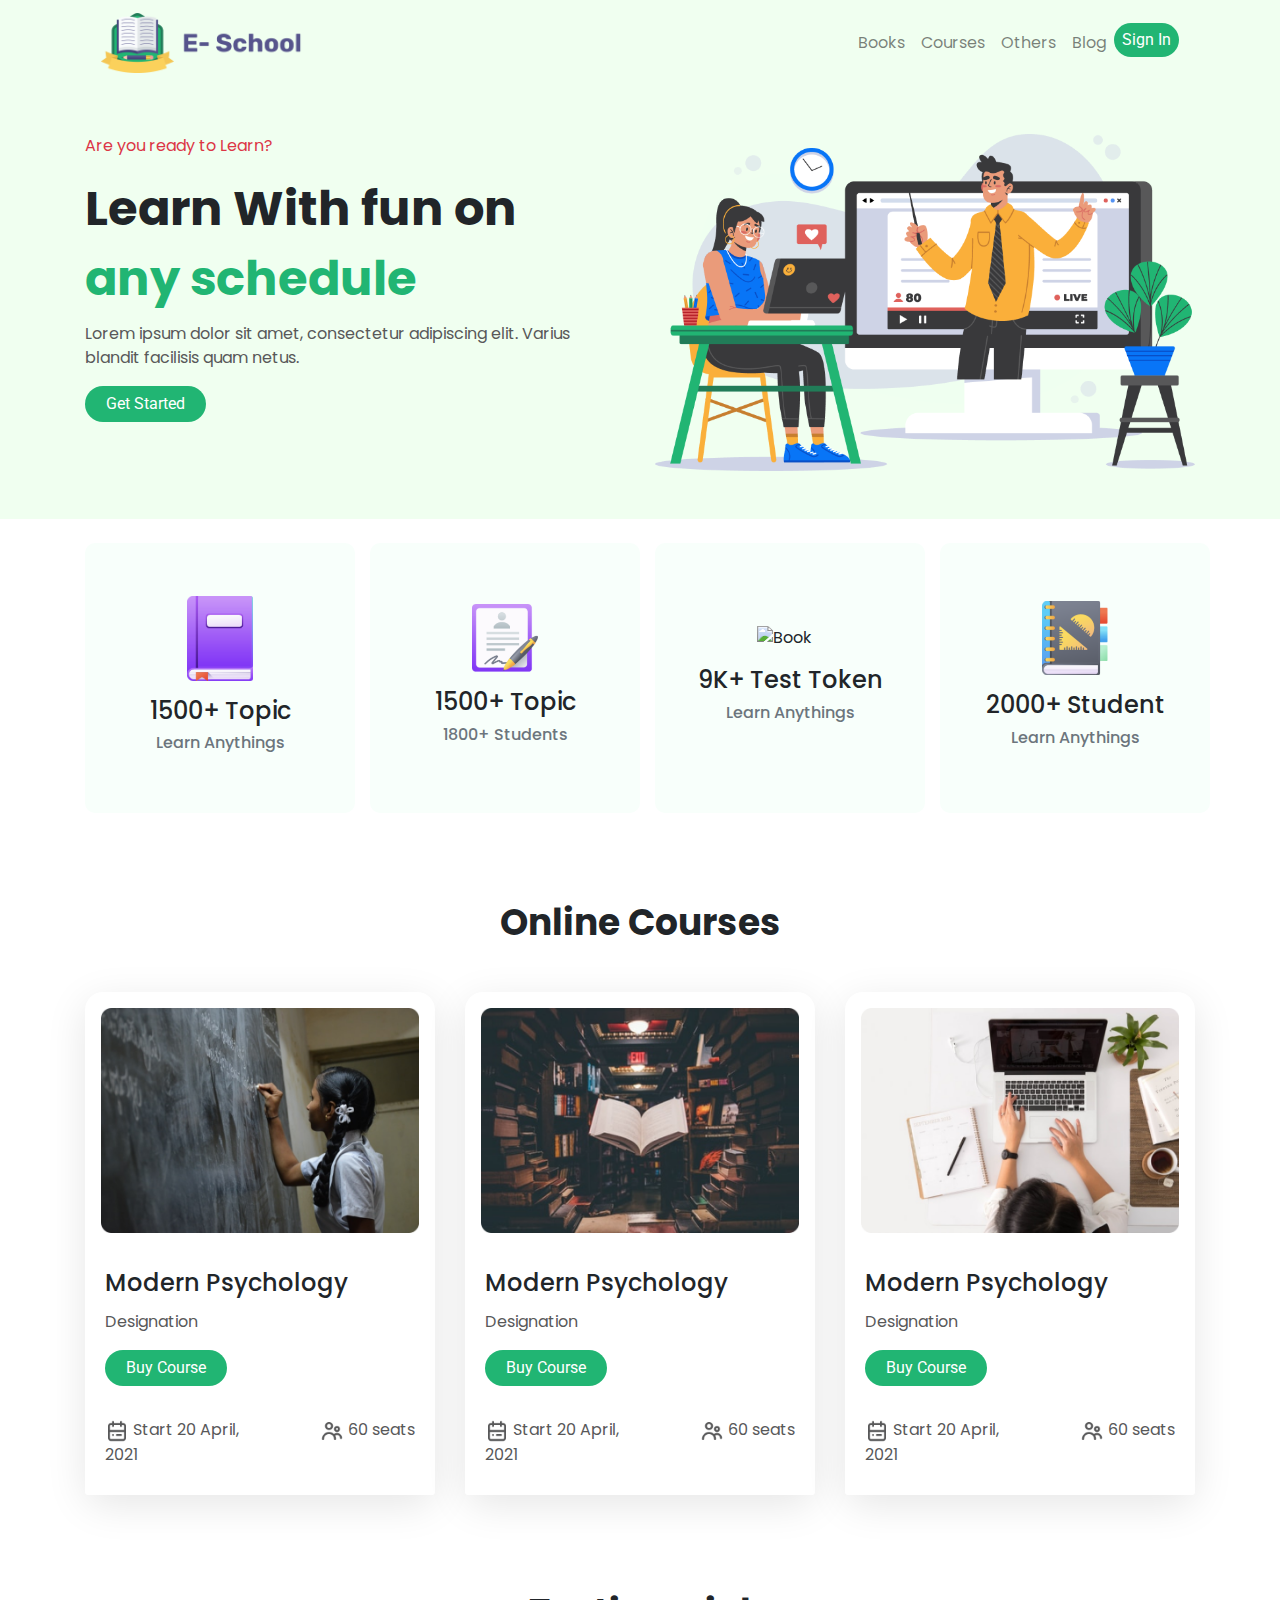
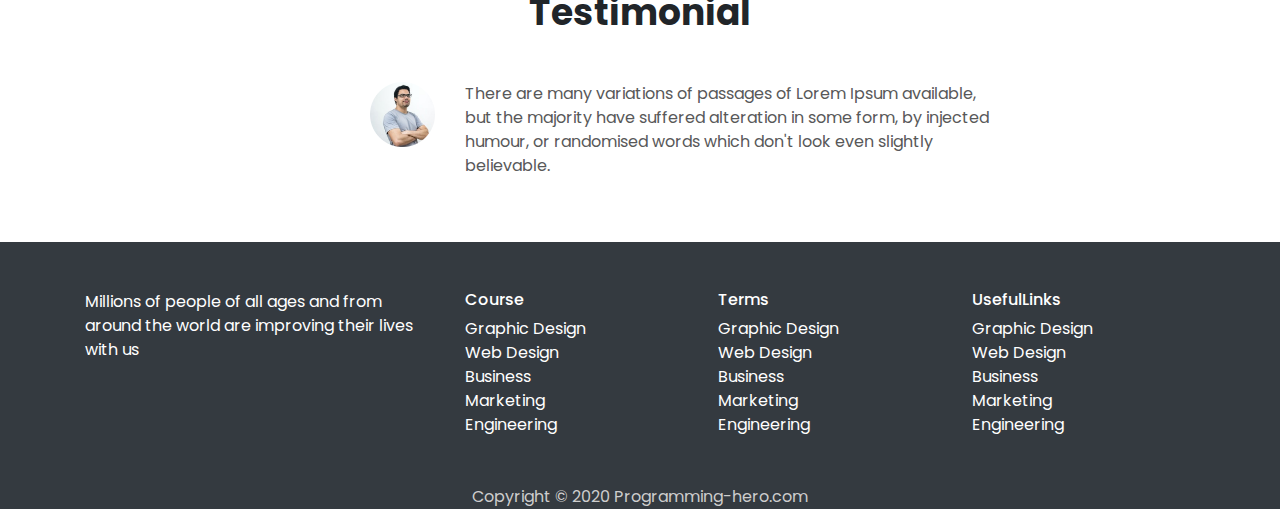
==== index.html @ e52fb737 "almost done" ====
<!DOCTYPE html>
<html lang="en">
<head>
    <meta charset="UTF-8">
    <meta name="viewport" content="width=device-width, initial-scale=1.0">
    <title>E-School Resources | Assignment 2</title>

    <link rel="stylesheet" href="https://maxcdn.bootstrapcdn.com/bootstrap/4.0.0/css/bootstrap.min.css" integrity="sha384-Gn5384xqQ1aoWXA+058RXPxPg6fy4IWvTNh0E263XmFcJlSAwiGgFAW/dAiS6JXm" crossorigin="anonymous">
    <link href="https://fonts.googleapis.com/css2?family=Poppins:wght@400;700&display=swap" rel="stylesheet">
    <link href="https://fonts.googleapis.com/css2?family=Poppins:wght@400;700&family=Roboto&display=swap" rel="stylesheet">
    <link rel="stylesheet" href="style.css">
</head>

<body>
    <header>
        <div class="container">
            <nav class="navbar navbar-expand-md navbar-light">
                <a class="navbar-brand" href="index.html"><img height="60" src="images/icon/Logo.png" alt=""></a>
                <button class="navbar-toggler " type="button" data-toggle="collapse" data-target="#navbarSupportedContent" aria-controls="navbarSupportedContent" aria-expanded="false" aria-label="Toggle navigation">
                  <span class="navbar-toggler-icon"></span>
                </button>
              
                <div class="collapse navbar-collapse" id="navbarSupportedContent">
                  <ul class="navbar-nav ml-auto">
                    <li class="nav-item">
                      <a class="nav-link" href="#books">Books</a>
                    </li>
                    <li class="nav-item">
                      <a class="nav-link" href="#courses">Courses</a>
                    </li>
                    <li class="nav-item">
                      <a class="nav-link" href="#others">Others</a>
                    </li>
                    <li class="nav-item">
                      <a class="nav-link" href="#blog">Blog</a>
                    </li>
                    <li class="nav-item">
                      <a class="nav-link button" href="signin.html">Sign In</a>
                    </li>
                  </ul>
                </div>
              </nav>  
            
            <div class="row">
                <div class="col-md-6 py-md-5">
                    <p class="text-danger">Are you ready to Learn?</p>
                    <h1>Learn With fun on <span class="text-highlight d-block">any schedule</span></h1>
                    <p>Lorem ipsum dolor sit amet, consectetur adipiscing elit. Varius blandit facilisis quam netus.</p>
                    <a href="#" class="btn button">Get Started</a>
                </div>
                <div class="col-md-6 py-5">
                    <img class="img-fluid" src="images/Illustration.png" alt="image">
                </div>
            </div>
        </div>
    </header>

    <section class="books my-4" id="books">
        <div class="container">
            <div class="row">
                <div class="col-md-3 col-sm-6">
                    <div class="mx-auto card align-items-center justify-content-center book-item">
                        <img width="66" src="images/icon/book.png" alt="Book">
                        <h4 class="mt-3">1500+ Topic</h4>
                        <h6 class="text-muted">Learn Anythings</h6>
                    </div>                    
                </div>
                <div class="col-md-3 col-sm-6">
                    <div class="card align-items-center justify-content-center book-item">
                        <img width="66" src="images/icon/Student.png" alt="Book">
                        <h4 class="mt-3">1500+ Topic</h4>
                        <h6 class="text-muted">1800+ Students</h6>
                    </div>                    
                </div>
                <div class="col-md-3 col-sm-6">
                    <div class="card align-items-center justify-content-center book-item">
                        <img width="66" src="images/icon/test.png" alt="Book">
                        <h4 class="mt-3">9K+ Test Token</h4>
                        <h6 class="text-muted">Learn Anythings</h6>
                    </div>                    
                </div>
                <div class="col-md-3 col-sm-6">
                    <div class="card align-items-center justify-content-center book-item">
                        <img width="66" src="images/icon/Students.png" alt="Book">
                        <h4 class="mt-3">2000+ Student</h4>
                        <h6 class="text-muted">Learn Anythings</h6>
                    </div>                    
                </div>
            </div>
        </div>
    </section>

    <section class="courses pt-3" id="courses">
      <div class="container">
        <h2 class="text-center my-5">Online Courses</h2>
        <div class="card-deck">
          <div class="card border-0">
            <img class="p-3 card-img-top" src="images/Morder pyschology.png" alt="Card image cap">
            <div class="card-body">
              <h5 class="card-title">Modern Psychology</h5>
              <p class="card-text">Designation</p>
              <a href="#" class="btn button"> Buy Course</a>
            </div>
            <div class="card-footer border-0 bg-white">
              <div class="row">
                <div class="col-7"><p><img width="24" src="images/icon/calendar.png" alt=""> Start 20  April, 2021</p></div>
                <div class="col-5 text-right"><p><img width="24" src="images/icon/people.png" alt=""> 60 seats</p></div>
              </div>              
            </div>
          </div>
          <div class="card border-0">
            <img class="p-3 card-img-top" src="images/Morder psyc.png" alt="Card image cap">
            <div class="card-body">
              <h5 class="card-title">Modern Psychology</h5>
              <p class="card-text">Designation</p>
              <a href="#" class="btn button"> Buy Course</a>
            </div>
            <div class="card-footer border-0 bg-white">
              <div class="row">
                <div class="col-7"><p><img width="24" src="images/icon/calendar.png" alt=""> Start 20  April, 2021</p></div>
                <div class="col-5 text-right"><p><img width="24" src="images/icon/people.png" alt=""> 60 seats</p></div>
              </div>              
            </div>
          </div>
          <div class="card border-0">
            <img class="p-3 card-img-top" src="images/Morder pychons.png" alt="Card image cap">
            <div class="card-body">
              <h5 class="card-title">Modern Psychology</h5>
              <p class="card-text">Designation</p>
              <a href="#" class="btn button"> Buy Course</a>
            </div>
            <div class="card-footer border-0 bg-white">
              <div class="row">
                <div class="col-7"><p><img width="24" src="images/icon/calendar.png" alt=""> Start 20  April, 2021</p></div>
                <div class="col-5 text-right"><p><img width="24" src="images/icon/people.png" alt=""> 60 seats</p></div>
              </div>              
            </div>
          </div>
        </div>
      </div>
    </section>

    <section class="testimonial py-5" id="others">
      <div class="container">
        <h2 class="text-bold text-center my-5">Testimonial</h2>
        <div class="row">
          <div class="col-1 offset-md-3">
            <img class="img-fluid" src="images/Man.png" alt="Avatar">
          </div>
          <div class="col-md-6">
            <p>There are many variations of passages of Lorem Ipsum available, but the
              majority have suffered alteration in some form, by injected humour, 
             or randomised words which don't look even slightly believable.</p>
          </div>
        </div>
      </div>
    </section>

    <footer class="pt-5 bg-dark">
      <div class="container">
        <div class="row">
          <div class="col-md-4">
            <p>Millions of people of all ages and from around
              the world are improving their lives with us</p>
          </div>
          <div class="col-md-8">
            <div class="row">
              <div class="col-4">
                <h6>Course</h6>
                <a href="#">Graphic Design</a>
                <a href="#">Web Design</a>
                <a href="#">Business</a>
                <a href="#">Marketing</a>
                <a href="#">Engineering</a>
              </div>
              <div class="col-4">
                <h6>Terms</h6>
                <a href="#">Graphic Design</a>
                <a href="#">Web Design</a>
                <a href="#">Business</a>
                <a href="#">Marketing</a>
                <a href="#">Engineering</a>
              </div>
              <div class="col-4">
                <h6>UsefulLinks</h6>
                <a href="#">Graphic Design</a>
                <a href="#">Web Design</a>
                <a href="#">Business</a>
                <a href="#">Marketing</a>
                <a href="#">Engineering</a>
              </div>
            </div>            
          </div>
        </div>        
      </div>
      <p class="text-center mt-5">Copyright © 2020 Programming-hero.com</p>
    </footer>


    <script src="https://code.jquery.com/jquery-3.2.1.slim.min.js" integrity="sha384-KJ3o2DKtIkvYIK3UENzmM7KCkRr/rE9/Qpg6aAZGJwFDMVNA/GpGFF93hXpG5KkN" crossorigin="anonymous"></script>
    <script src="https://cdnjs.cloudflare.com/ajax/libs/popper.js/1.12.9/umd/popper.min.js" integrity="sha384-ApNbgh9B+Y1QKtv3Rn7W3mgPxhU9K/ScQsAP7hUibX39j7fakFPskvXusvfa0b4Q" crossorigin="anonymous"></script>
    <script src="https://maxcdn.bootstrapcdn.com/bootstrap/4.0.0/js/bootstrap.min.js" integrity="sha384-JZR6Spejh4U02d8jOt6vLEHfe/JQGiRRSQQxSfFWpi1MquVdAyjUar5+76PVCmYl" crossorigin="anonymous"></script>
</body>
</html>
---- style.css ----
body{
    font-family: 'Poppins', sans-serif;    
}

.button{
    font-family: 'Roboto', sans-serif;
    background-color: #21B573;
    border-radius: 33px;
    color: #FFFFFF !important;
    padding: 5px 20px;
}

header{
    background-color: #F0FFF0;
}

.book-item{
    height: 270px;
    width: 270px;
    border: 0;
    background: #F8FFFB;
    border-radius: 10px; 
    transition: .2s;   
}
.book-item:hover{
    background: #fff;
    box-shadow: 0px 20px 40px rgba(0, 0, 0, 0.1);
}

.courses .card{
    box-shadow: 0px 10px 40px rgba(0, 0, 0, 0.1);
    border-radius: 18px;
}

h1{
    font-size: 48px;
    font-weight: 700;
    line-height: 70px;
}

h2{
    font-weight: 700;
    font-size: 36px;
}

h5{
    font-size: 24px;
}

p{
    font-size: 16px;
    color: #585859;
}

footer, footer p, footer a {
    color: #fff;
}

footer > p{
    color: #CDCDCD;
}

footer a{
    display: block;
}

.text-highlight{
    color: #21B573;
}
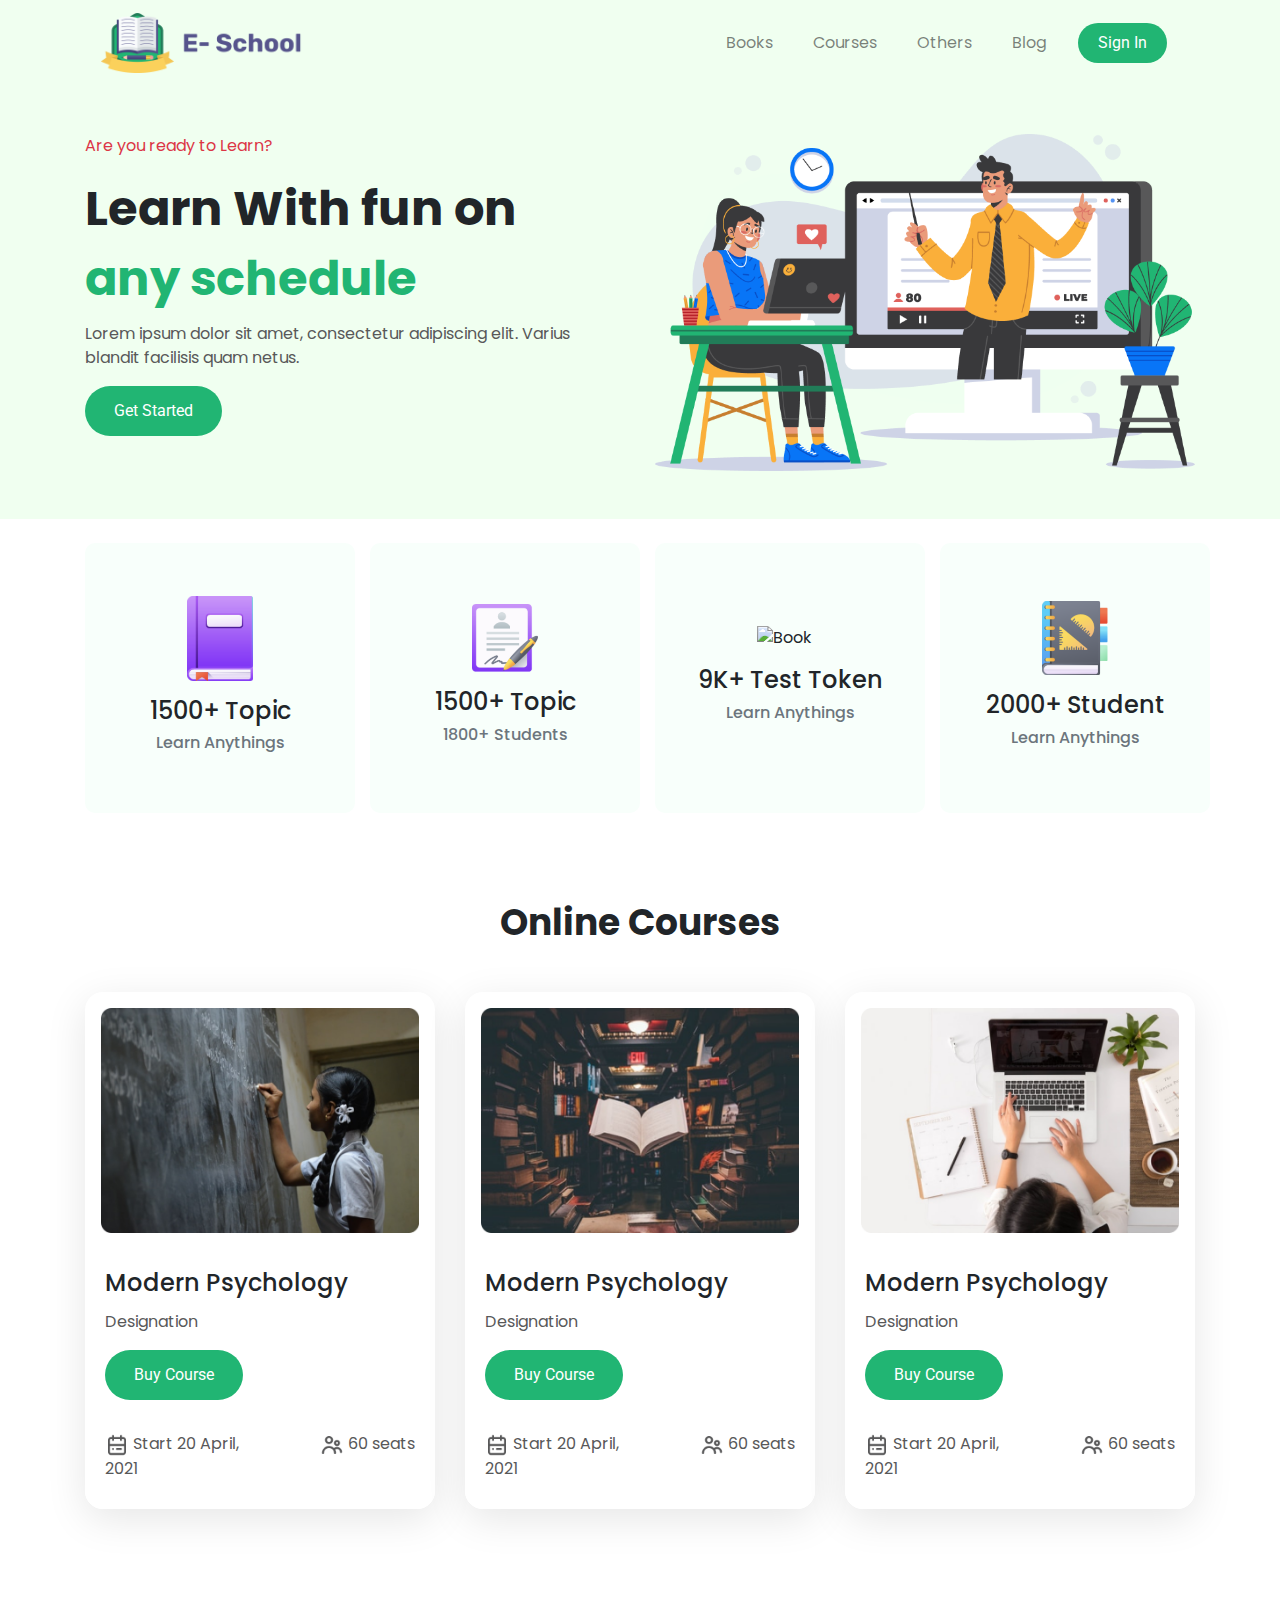
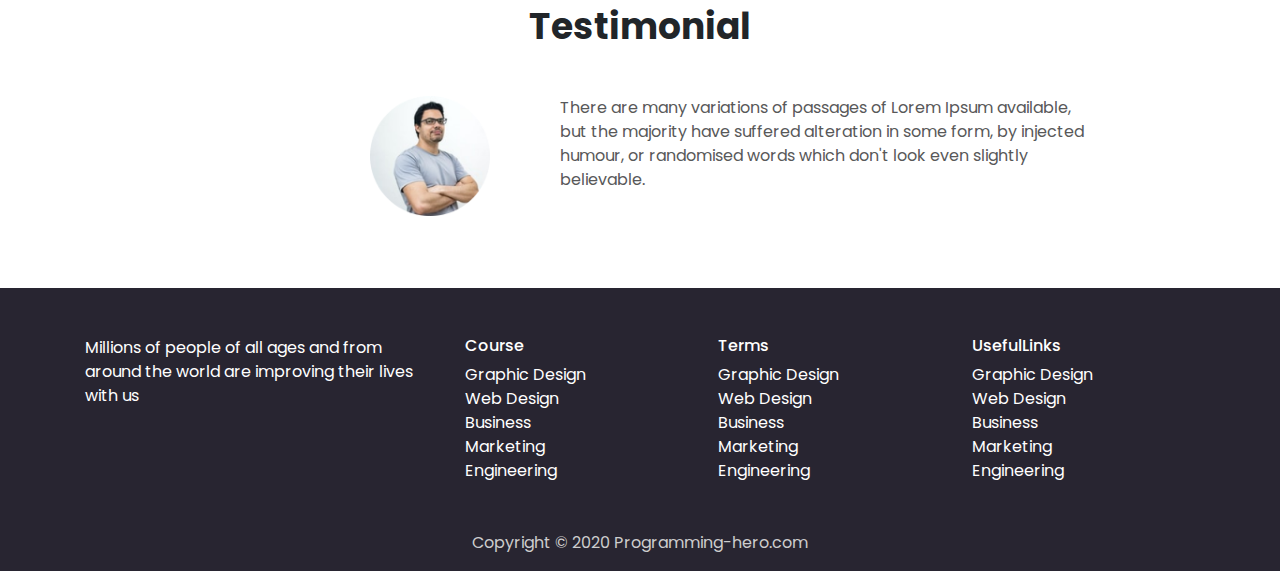
==== commit 2d51d473: "bug fixed and comments added" ====
--- a/index.html
+++ b/index.html
@@ -3,17 +3,22 @@
 <head>
     <meta charset="UTF-8">
     <meta name="viewport" content="width=device-width, initial-scale=1.0">
+
     <title>E-School Resources | Assignment 2</title>
-
+<!-- Bootstrap CDN -->
     <link rel="stylesheet" href="https://maxcdn.bootstrapcdn.com/bootstrap/4.0.0/css/bootstrap.min.css" integrity="sha384-Gn5384xqQ1aoWXA+058RXPxPg6fy4IWvTNh0E263XmFcJlSAwiGgFAW/dAiS6JXm" crossorigin="anonymous">
+<!-- Google Fonts -->
     <link href="https://fonts.googleapis.com/css2?family=Poppins:wght@400;700&display=swap" rel="stylesheet">
     <link href="https://fonts.googleapis.com/css2?family=Poppins:wght@400;700&family=Roboto&display=swap" rel="stylesheet">
+<!-- Custom CSS -->
     <link rel="stylesheet" href="style.css">
 </head>
 
 <body>
+  <!-- header section start -->
     <header>
         <div class="container">
+          <!-- navbar start -->
             <nav class="navbar navbar-expand-md navbar-light">
                 <a class="navbar-brand" href="index.html"><img height="60" src="images/icon/Logo.png" alt=""></a>
                 <button class="navbar-toggler " type="button" data-toggle="collapse" data-target="#navbarSupportedContent" aria-controls="navbarSupportedContent" aria-expanded="false" aria-label="Toggle navigation">
@@ -34,53 +39,61 @@
                     <li class="nav-item">
                       <a class="nav-link" href="#blog">Blog</a>
                     </li>
-                    <li class="nav-item">
-                      <a class="nav-link button" href="signin.html">Sign In</a>
+                    <li class="nav-item sign-in">
+                      <a class="nav-link text-white" href="signin.html">Sign In</a>
                     </li>
                   </ul>
                 </div>
               </nav>  
-            
+            <!-- navbar end -->
+            <!-- header content start -->
             <div class="row">
-                <div class="col-md-6 py-md-5">
+                <div class="col-lg-6 py-md-5">
                     <p class="text-danger">Are you ready to Learn?</p>
                     <h1>Learn With fun on <span class="text-highlight d-block">any schedule</span></h1>
                     <p>Lorem ipsum dolor sit amet, consectetur adipiscing elit. Varius blandit facilisis quam netus.</p>
                     <a href="#" class="btn button">Get Started</a>
                 </div>
-                <div class="col-md-6 py-5">
+                <div class="col-lg-6 py-5">
                     <img class="img-fluid" src="images/Illustration.png" alt="image">
                 </div>
             </div>
+            <!-- header content end -->
         </div>
     </header>
-
+    <!-- Header SECTION END -->
+
+    <!-- Books SECTION START -->
     <section class="books my-4" id="books">
         <div class="container">
             <div class="row">
-                <div class="col-md-3 col-sm-6">
+              <!-- book itme 1-->
+                <div class="col-lg-3 col-sm-6">                  
                     <div class="mx-auto card align-items-center justify-content-center book-item">
                         <img width="66" src="images/icon/book.png" alt="Book">
                         <h4 class="mt-3">1500+ Topic</h4>
                         <h6 class="text-muted">Learn Anythings</h6>
                     </div>                    
                 </div>
-                <div class="col-md-3 col-sm-6">
-                    <div class="card align-items-center justify-content-center book-item">
+                <!-- book itme 2-->
+                <div class="col-lg-3 col-sm-6">
+                    <div class="mx-auto card align-items-center justify-content-center book-item">
                         <img width="66" src="images/icon/Student.png" alt="Book">
                         <h4 class="mt-3">1500+ Topic</h4>
                         <h6 class="text-muted">1800+ Students</h6>
                     </div>                    
                 </div>
-                <div class="col-md-3 col-sm-6">
-                    <div class="card align-items-center justify-content-center book-item">
+                <!-- book itme 3-->
+                <div class="col-lg-3 col-sm-6">
+                    <div class="mx-auto card align-items-center justify-content-center book-item">
                         <img width="66" src="images/icon/test.png" alt="Book">
                         <h4 class="mt-3">9K+ Test Token</h4>
                         <h6 class="text-muted">Learn Anythings</h6>
                     </div>                    
                 </div>
-                <div class="col-md-3 col-sm-6">
-                    <div class="card align-items-center justify-content-center book-item">
+                <!-- book itme 4-->
+                <div class="col-lg-3 col-sm-6">
+                    <div class="mx-auto card align-items-center justify-content-center book-item">
                         <img width="66" src="images/icon/Students.png" alt="Book">
                         <h4 class="mt-3">2000+ Student</h4>
                         <h6 class="text-muted">Learn Anythings</h6>
@@ -89,11 +102,14 @@
             </div>
         </div>
     </section>
-
+    <!-- Books SECTION END -->
+
+    <!-- Course SECTION START -->
     <section class="courses pt-3" id="courses">
       <div class="container">
         <h2 class="text-center my-5">Online Courses</h2>
         <div class="card-deck">
+          <!-- Course item 1 -->
           <div class="card border-0">
             <img class="p-3 card-img-top" src="images/Morder pyschology.png" alt="Card image cap">
             <div class="card-body">
@@ -108,6 +124,7 @@
               </div>              
             </div>
           </div>
+          <!-- Course item 2 -->
           <div class="card border-0">
             <img class="p-3 card-img-top" src="images/Morder psyc.png" alt="Card image cap">
             <div class="card-body">
@@ -122,6 +139,7 @@
               </div>              
             </div>
           </div>
+          <!-- Course item 3 -->
           <div class="card border-0">
             <img class="p-3 card-img-top" src="images/Morder pychons.png" alt="Card image cap">
             <div class="card-body">
@@ -129,7 +147,7 @@
               <p class="card-text">Designation</p>
               <a href="#" class="btn button"> Buy Course</a>
             </div>
-            <div class="card-footer border-0 bg-white">
+            <div class="card-footer border-0">
               <div class="row">
                 <div class="col-7"><p><img width="24" src="images/icon/calendar.png" alt=""> Start 20  April, 2021</p></div>
                 <div class="col-5 text-right"><p><img width="24" src="images/icon/people.png" alt=""> 60 seats</p></div>
@@ -137,17 +155,20 @@
             </div>
           </div>
         </div>
+        <!-- card deck end -->
       </div>
     </section>
-
-    <section class="testimonial py-5" id="others">
+    <!-- Course SECTION END -->
+
+    <!-- Testimonial SECTION START -->
+    <section class="testimonial py-5 mb-4" id="others">
       <div class="container">
         <h2 class="text-bold text-center my-5">Testimonial</h2>
         <div class="row">
-          <div class="col-1 offset-md-3">
-            <img class="img-fluid" src="images/Man.png" alt="Avatar">
-          </div>
-          <div class="col-md-6">
+          <div class="col-md-1 offset-md-3 text-center">
+            <img width="120" src="images/Man.png" alt="Avatar">
+          </div>
+          <div class="col-md-6 offset-md-1">
             <p>There are many variations of passages of Lorem Ipsum available, but the
               majority have suffered alteration in some form, by injected humour, 
              or randomised words which don't look even slightly believable.</p>
@@ -155,8 +176,10 @@
         </div>
       </div>
     </section>
-
-    <footer class="pt-5 bg-dark">
+    <!-- Testimonial SECTION END -->
+
+    <!-- Footer SECTION START -->
+    <footer class="pt-5">
       <div class="container">
         <div class="row">
           <div class="col-md-4">
@@ -195,8 +218,9 @@
       </div>
       <p class="text-center mt-5">Copyright © 2020 Programming-hero.com</p>
     </footer>
-
-
+    <!-- Footer SECTION END -->
+
+    <!-- Javascript files -->
     <script src="https://code.jquery.com/jquery-3.2.1.slim.min.js" integrity="sha384-KJ3o2DKtIkvYIK3UENzmM7KCkRr/rE9/Qpg6aAZGJwFDMVNA/GpGFF93hXpG5KkN" crossorigin="anonymous"></script>
     <script src="https://cdnjs.cloudflare.com/ajax/libs/popper.js/1.12.9/umd/popper.min.js" integrity="sha384-ApNbgh9B+Y1QKtv3Rn7W3mgPxhU9K/ScQsAP7hUibX39j7fakFPskvXusvfa0b4Q" crossorigin="anonymous"></script>
     <script src="https://maxcdn.bootstrapcdn.com/bootstrap/4.0.0/js/bootstrap.min.js" integrity="sha384-JZR6Spejh4U02d8jOt6vLEHfe/JQGiRRSQQxSfFWpi1MquVdAyjUar5+76PVCmYl" crossorigin="anonymous"></script>
--- a/style.css
+++ b/style.css
@@ -1,37 +1,26 @@
+/*************** 
+Author: Md. Ashikur Rahman Arzu
+Email: arzu2050@gmail.com
+
+Project: E-School
+Version: 1.0
+Date: 08-Jul-2020
+
+        Index
+    0. Typography
+    1. Header Section
+    2. Books Section
+    3. Courses Section
+    4. Footer Section
+***************/
+
 body{
     font-family: 'Poppins', sans-serif;    
 }
 
-.button{
-    font-family: 'Roboto', sans-serif;
-    background-color: #21B573;
-    border-radius: 33px;
-    color: #FFFFFF !important;
-    padding: 5px 20px;
-}
-
-header{
-    background-color: #F0FFF0;
-}
-
-.book-item{
-    height: 270px;
-    width: 270px;
-    border: 0;
-    background: #F8FFFB;
-    border-radius: 10px; 
-    transition: .2s;   
-}
-.book-item:hover{
-    background: #fff;
-    box-shadow: 0px 20px 40px rgba(0, 0, 0, 0.1);
-}
-
-.courses .card{
-    box-shadow: 0px 10px 40px rgba(0, 0, 0, 0.1);
-    border-radius: 18px;
-}
-
+/* ==========================================================================
+   1. Header Section
+========================================================================== */
 h1{
     font-size: 48px;
     font-weight: 700;
@@ -52,7 +41,72 @@
     color: #585859;
 }
 
-footer, footer p, footer a {
+
+/* ==========================================================================
+   1. Header Section
+========================================================================== */
+header{
+    background-color: #F0FFF0;
+}
+
+nav ul li{
+    margin: 0 12px;
+}
+
+.sign-in{
+    font-family: 'Roboto', sans-serif;
+    background-color: #21B573;
+    border-radius: 33px;
+    color: #FFFFFF !important;
+    padding: 0 12px;
+}
+
+.button{
+    font-family: 'Roboto', sans-serif;
+    background-color: #21B573;
+    border-radius: 33px;
+    color: #FFFFFF !important;
+    padding: 12px 28px;
+}
+
+
+/* ==========================================================================
+   2. Books Section
+========================================================================== */
+.book-item{
+    height: 270px;
+    width: 270px;
+    border: 0;
+    background: #F8FFFB;
+    border-radius: 10px; 
+    transition: .2s;   
+}
+.book-item:hover{
+    background: #fff;
+    box-shadow: 0px 20px 40px rgba(0, 0, 0, 0.1);
+}
+
+
+/* ==========================================================================
+   3. Courses Section
+========================================================================== */
+.courses .card{
+    box-shadow: 0px 10px 40px rgba(0, 0, 0, 0.1);
+    border-radius: 18px !important;
+    background-color: #fff;
+}
+.card-footer{
+    border-radius: 18px !important;
+    background-color: #fff;
+}
+
+
+/* ==========================================================================
+   4. Footer Section
+========================================================================== */
+footer,
+footer p,
+footer a {
     color: #fff;
 }
 
@@ -66,4 +120,9 @@
 
 .text-highlight{
     color: #21B573;
+}
+
+footer{
+    background-color: #282531;
+    overflow: hidden;
 }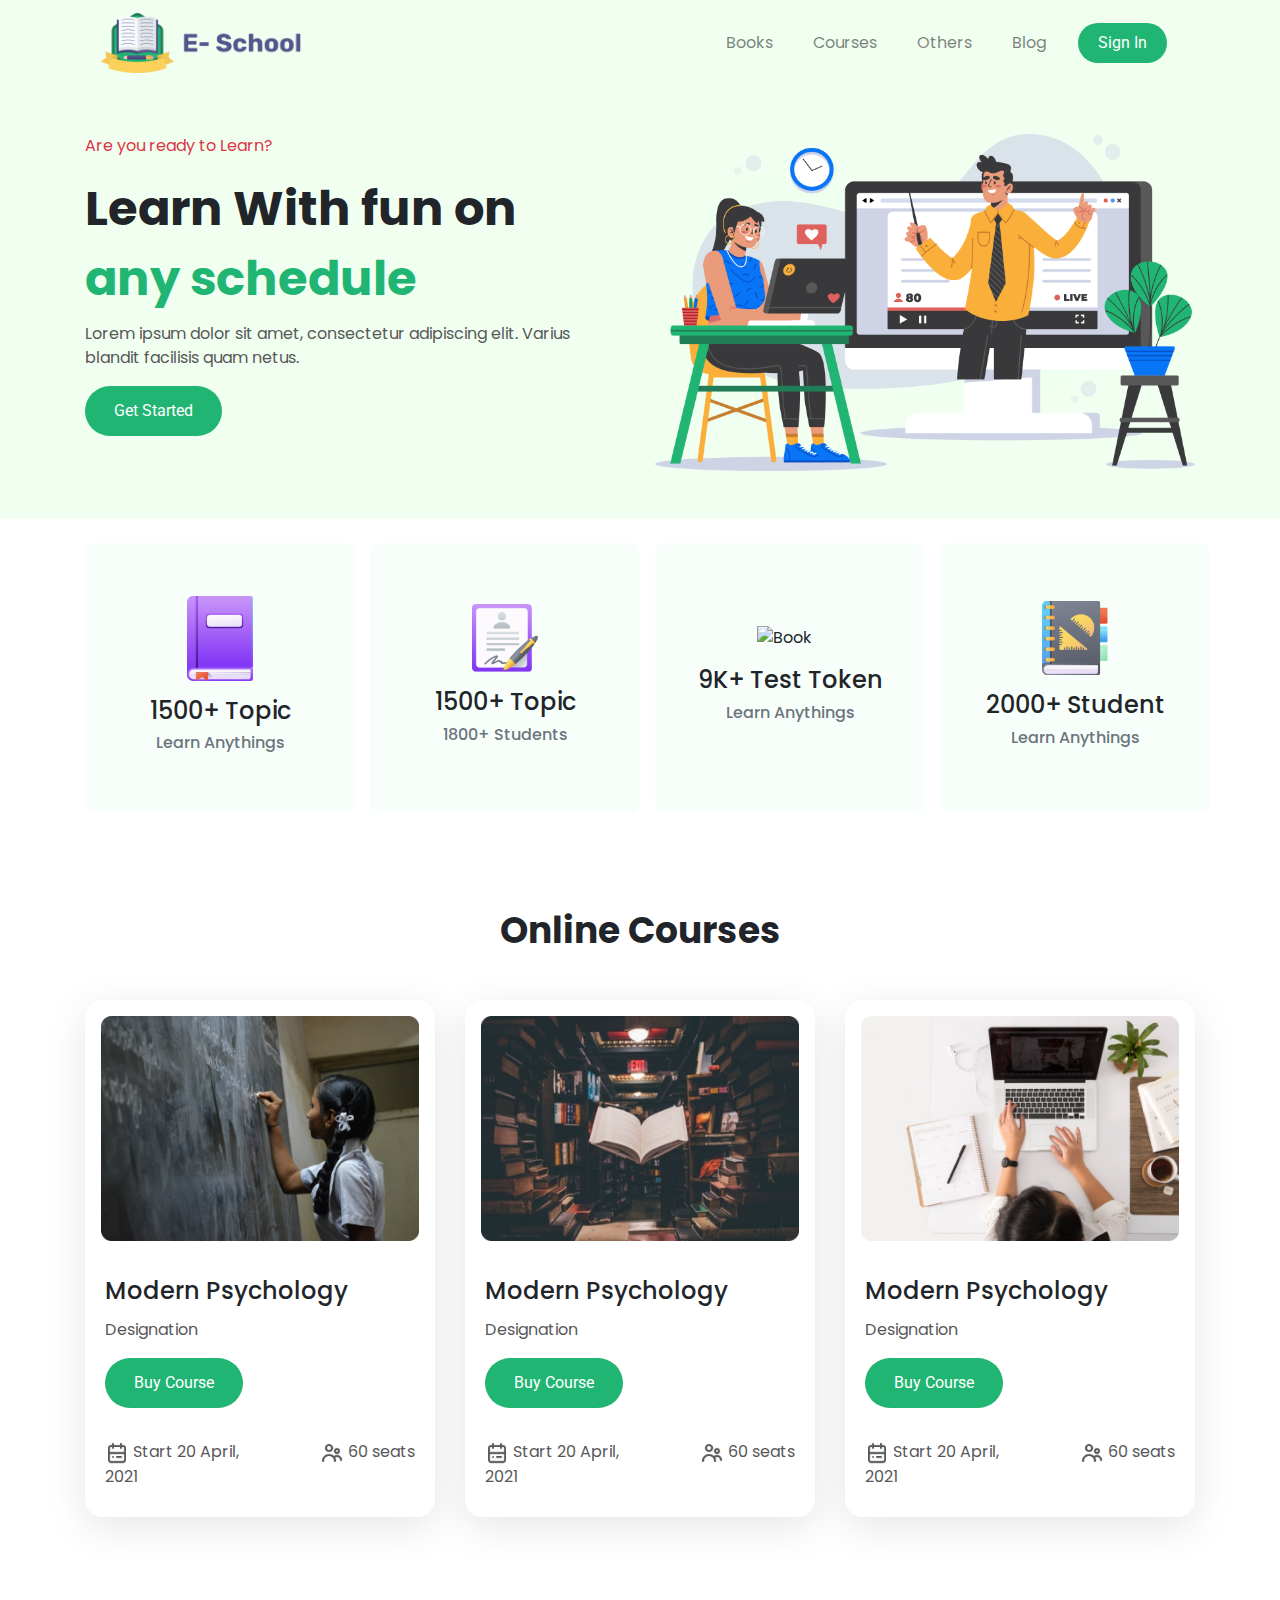
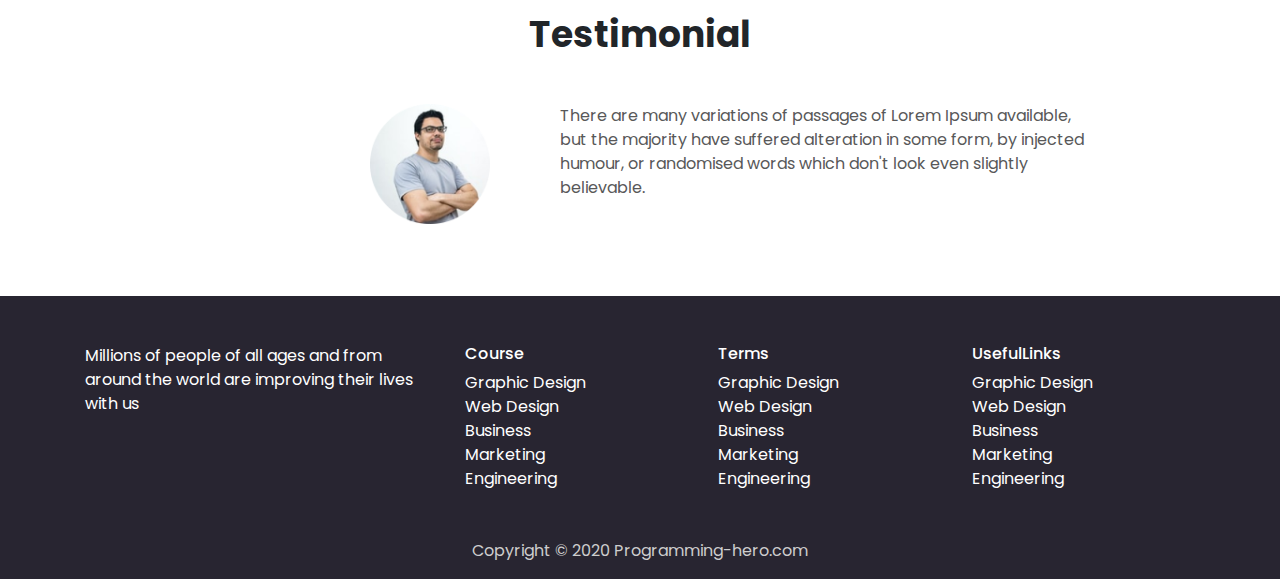
==== commit a8363fbf: "sign-in page added" ====
--- a/index.html
+++ b/index.html
@@ -37,10 +37,10 @@
                       <a class="nav-link" href="#others">Others</a>
                     </li>
                     <li class="nav-item">
-                      <a class="nav-link" href="#blog">Blog</a>
+                      <a class="nav-link" href="#">Blog</a>
                     </li>
                     <li class="nav-item sign-in">
-                      <a class="nav-link text-white" href="signin.html">Sign In</a>
+                      <a class="nav-link text-white" href="sign-in.html">Sign In</a>
                     </li>
                   </ul>
                 </div>
@@ -68,7 +68,7 @@
         <div class="container">
             <div class="row">
               <!-- book itme 1-->
-                <div class="col-lg-3 col-sm-6">                  
+                <div class="col-lg-3 col-sm-6 mb-2">                  
                     <div class="mx-auto card align-items-center justify-content-center book-item">
                         <img width="66" src="images/icon/book.png" alt="Book">
                         <h4 class="mt-3">1500+ Topic</h4>
@@ -76,7 +76,7 @@
                     </div>                    
                 </div>
                 <!-- book itme 2-->
-                <div class="col-lg-3 col-sm-6">
+                <div class="col-lg-3 col-sm-6 mb-2">
                     <div class="mx-auto card align-items-center justify-content-center book-item">
                         <img width="66" src="images/icon/Student.png" alt="Book">
                         <h4 class="mt-3">1500+ Topic</h4>
@@ -84,7 +84,7 @@
                     </div>                    
                 </div>
                 <!-- book itme 3-->
-                <div class="col-lg-3 col-sm-6">
+                <div class="col-lg-3 col-sm-6 mb-2">
                     <div class="mx-auto card align-items-center justify-content-center book-item">
                         <img width="66" src="images/icon/test.png" alt="Book">
                         <h4 class="mt-3">9K+ Test Token</h4>
@@ -92,7 +92,7 @@
                     </div>                    
                 </div>
                 <!-- book itme 4-->
-                <div class="col-lg-3 col-sm-6">
+                <div class="col-lg-3 col-sm-6 mb-2">
                     <div class="mx-auto card align-items-center justify-content-center book-item">
                         <img width="66" src="images/icon/Students.png" alt="Book">
                         <h4 class="mt-3">2000+ Student</h4>
--- a/style.css
+++ b/style.css
@@ -95,6 +95,9 @@
     border-radius: 18px !important;
     background-color: #fff;
 }
+.courses .card:hover{
+    background-color: #F8FFFB;
+}
 .card-footer{
     border-radius: 18px !important;
     background-color: #fff;
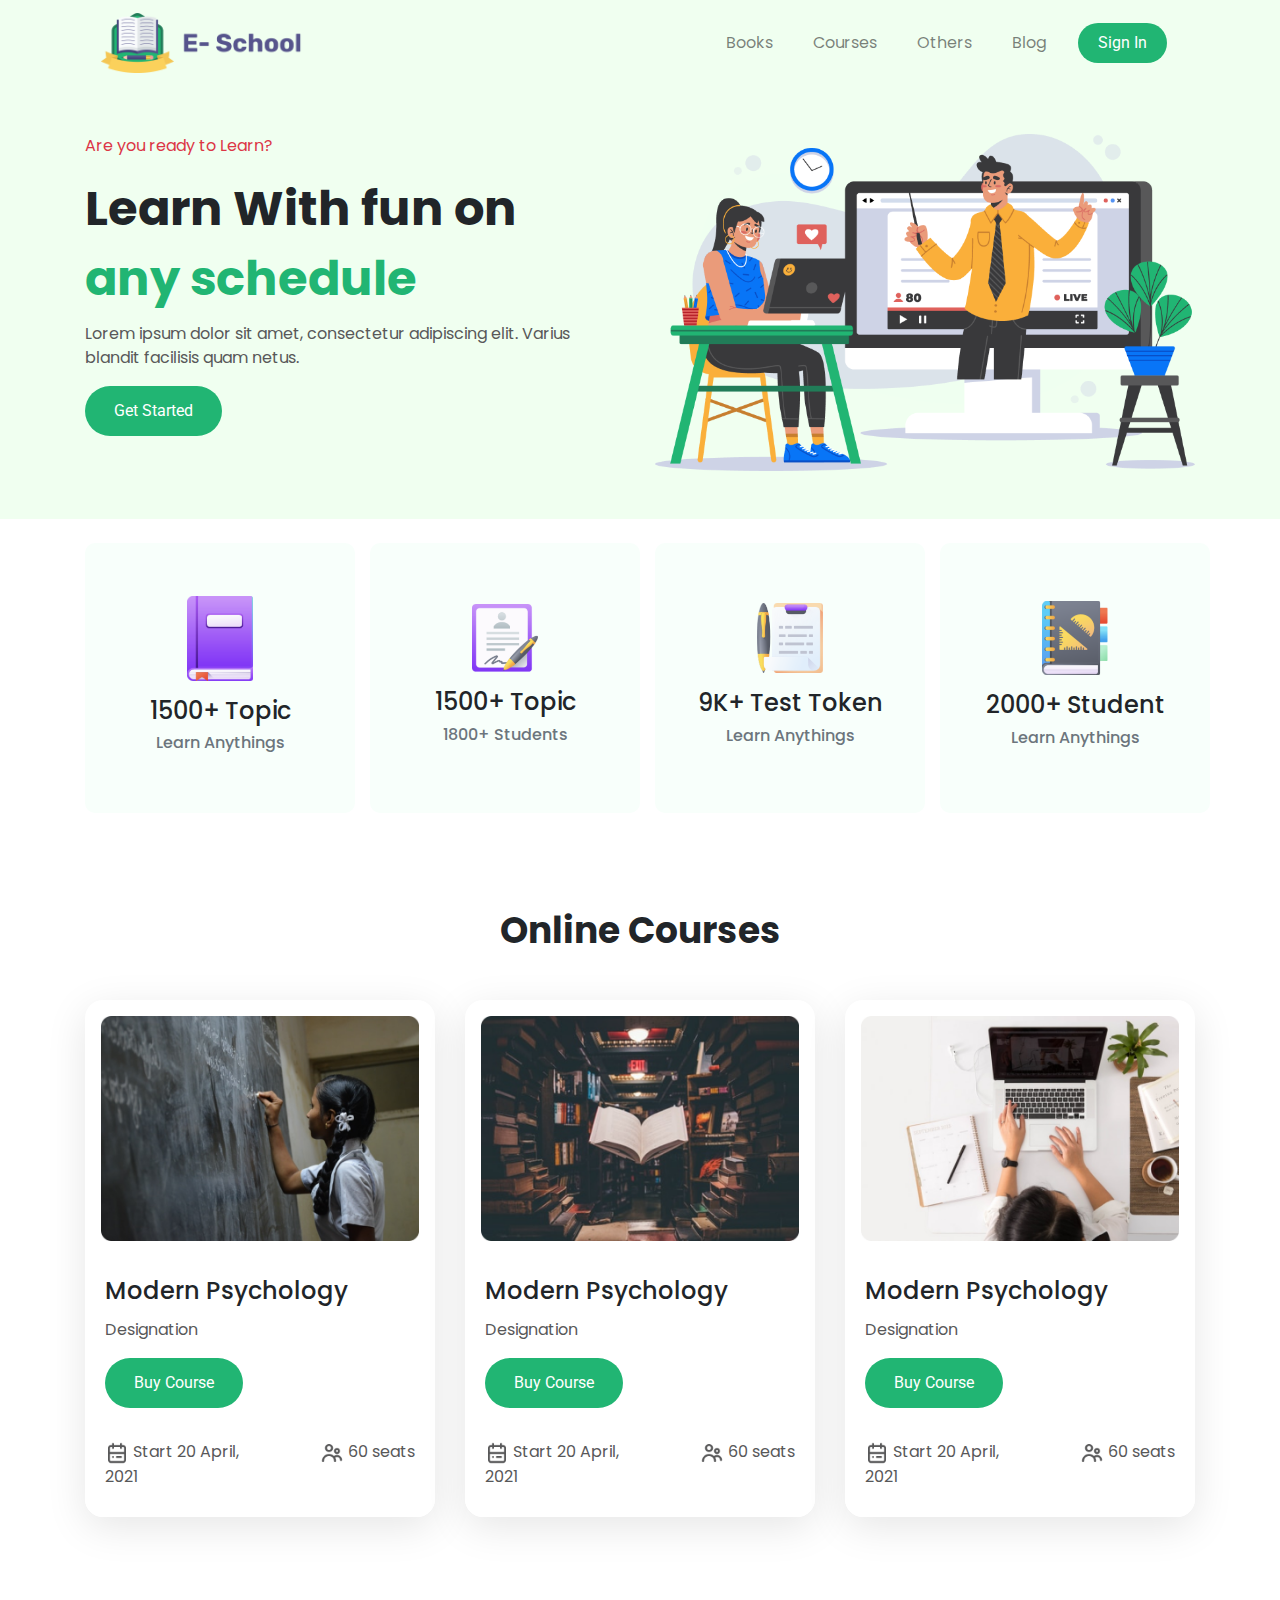
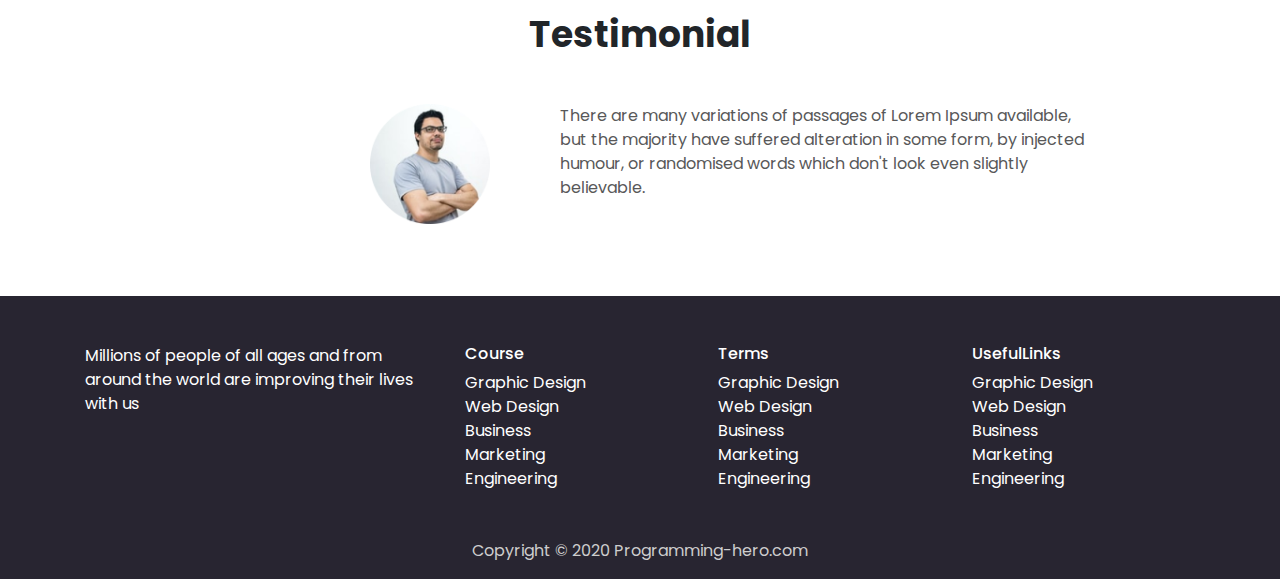
==== commit 49308885: "Update index.html" ====
--- a/index.html
+++ b/index.html
@@ -5,6 +5,8 @@
     <meta name="viewport" content="width=device-width, initial-scale=1.0">
 
     <title>E-School Resources | Assignment 2</title>
+    <!-- Favicon -->
+    <link rel="shortcut icon" href="images/icon/favicon.png" type="image/x-icon">
 <!-- Bootstrap CDN -->
     <link rel="stylesheet" href="https://maxcdn.bootstrapcdn.com/bootstrap/4.0.0/css/bootstrap.min.css" integrity="sha384-Gn5384xqQ1aoWXA+058RXPxPg6fy4IWvTNh0E263XmFcJlSAwiGgFAW/dAiS6JXm" crossorigin="anonymous">
 <!-- Google Fonts -->
@@ -86,7 +88,7 @@
                 <!-- book itme 3-->
                 <div class="col-lg-3 col-sm-6 mb-2">
                     <div class="mx-auto card align-items-center justify-content-center book-item">
-                        <img width="66" src="images/icon/test.png" alt="Book">
+                        <img width="66" src="images/icon/Test.png" alt="Book">
                         <h4 class="mt-3">9K+ Test Token</h4>
                         <h6 class="text-muted">Learn Anythings</h6>
                     </div>                    
@@ -225,4 +227,4 @@
     <script src="https://cdnjs.cloudflare.com/ajax/libs/popper.js/1.12.9/umd/popper.min.js" integrity="sha384-ApNbgh9B+Y1QKtv3Rn7W3mgPxhU9K/ScQsAP7hUibX39j7fakFPskvXusvfa0b4Q" crossorigin="anonymous"></script>
     <script src="https://maxcdn.bootstrapcdn.com/bootstrap/4.0.0/js/bootstrap.min.js" integrity="sha384-JZR6Spejh4U02d8jOt6vLEHfe/JQGiRRSQQxSfFWpi1MquVdAyjUar5+76PVCmYl" crossorigin="anonymous"></script>
 </body>
-</html>+</html>
